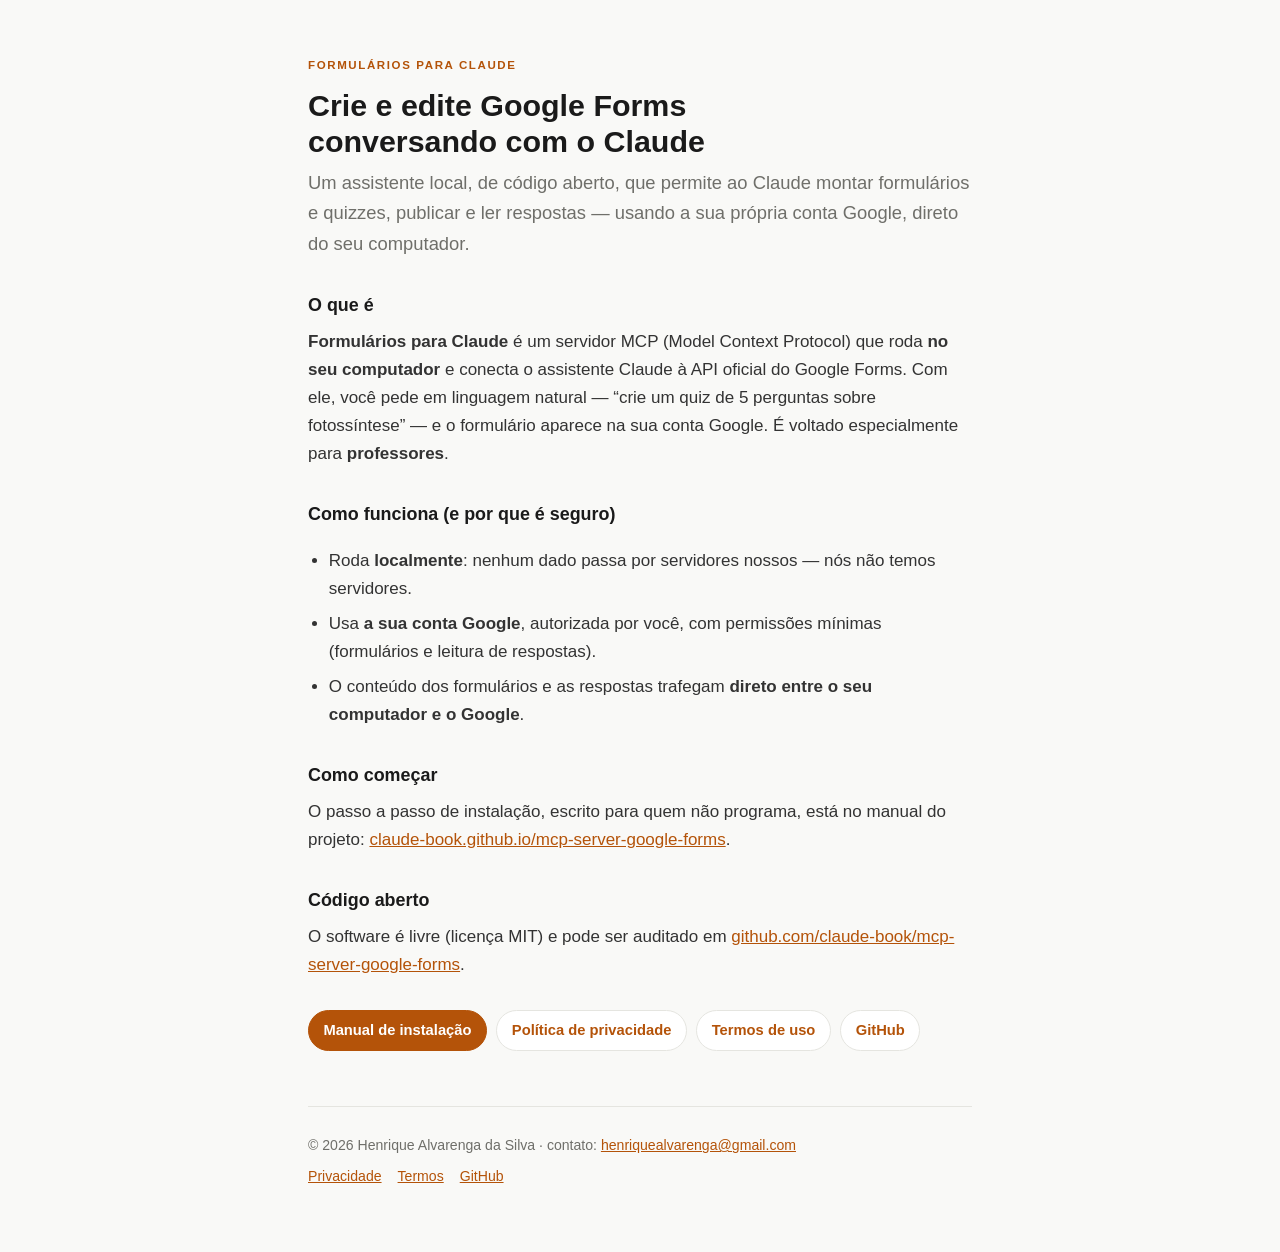
==== index.html @ bb419916 "Add files via upload adicionados paginas para privacidade, termos  do mcp do google forms" ====
<!doctype html>
<html lang="pt-BR">
<head>
<meta charset="utf-8">
<meta name="viewport" content="width=device-width, initial-scale=1">
<title>Formulários para Claude — criar e editar Google Forms conversando</title>
<link rel="stylesheet" href="styles.css">
</head>
<body>
<div class="wrap">
  <p class="eyebrow">Formulários para Claude</p>
  <h1>Crie e edite Google Forms conversando com o Claude</h1>
  <p class="lead">
    Um assistente local, de código aberto, que permite ao Claude montar formulários e quizzes,
    publicar e ler respostas — usando a sua própria conta Google, direto do seu computador.
  </p>

  <h2>O que é</h2>
  <p>
    <strong>Formulários para Claude</strong> é um servidor MCP (Model Context Protocol) que roda
    <strong>no seu computador</strong> e conecta o assistente Claude à API oficial do Google Forms.
    Com ele, você pede em linguagem natural — “crie um quiz de 5 perguntas sobre fotossíntese” — e o
    formulário aparece na sua conta Google. É voltado especialmente para <strong>professores</strong>.
  </p>

  <h2>Como funciona (e por que é seguro)</h2>
  <ul>
    <li>Roda <strong>localmente</strong>: nenhum dado passa por servidores nossos — nós não temos servidores.</li>
    <li>Usa <strong>a sua conta Google</strong>, autorizada por você, com permissões mínimas (formulários e leitura de respostas).</li>
    <li>O conteúdo dos formulários e as respostas trafegam <strong>direto entre o seu computador e o Google</strong>.</li>
  </ul>

  <h2>Como começar</h2>
  <p>
    O passo a passo de instalação, escrito para quem não programa, está no manual do projeto:
    <a href="https://claude-book.github.io/mcp-server-google-forms/">claude-book.github.io/mcp-server-google-forms</a>.
  </p>

  <h2>Código aberto</h2>
  <p>
    O software é livre (licença MIT) e pode ser auditado em
    <a href="https://github.com/claude-book/mcp-server-google-forms">github.com/claude-book/mcp-server-google-forms</a>.
  </p>

  <ul class="links">
    <li><a class="primary" href="https://claude-book.github.io/mcp-server-google-forms/">Manual de instalação</a></li>
    <li><a href="privacidade.html">Política de privacidade</a></li>
    <li><a href="termos.html">Termos de uso</a></li>
    <li><a href="https://github.com/claude-book/mcp-server-google-forms">GitHub</a></li>
  </ul>

  <footer>
    <p>© 2026 Henrique Alvarenga da Silva · contato: <a href="mailto:henriquealvarenga@gmail.com">henriquealvarenga@gmail.com</a></p>
    <nav>
      <a href="privacidade.html">Privacidade</a>
      <a href="termos.html">Termos</a>
      <a href="https://github.com/claude-book/mcp-server-google-forms">GitHub</a>
    </nav>
  </footer>
</div>
</body>
</html>
---- styles.css ----
/* Estilo compartilhado pelas páginas do app (paleta editorial clara). */
:root {
  --bg: #f9f9f7;
  --surface: #ffffff;
  --ink: #1a1a1a;
  --body: #333333;
  --muted: #6f6f6a;
  --accent: #b45309;
  --accent-dark: #92400e;
  --line: #e5e5e0;
  --code-bg: #f4efe8;
}
* { box-sizing: border-box; }
body {
  margin: 0; background: var(--bg); color: var(--body);
  font: 17px/1.65 -apple-system, BlinkMacSystemFont, "Segoe UI", Roboto, sans-serif;
}
.wrap { max-width: 44rem; margin: 0 auto; padding: 3.5rem 1.25rem 4rem; }
.eyebrow {
  text-transform: uppercase; letter-spacing: .14em; font-size: .72rem;
  color: var(--accent); font-weight: 700; margin: 0 0 .75rem;
}
h1, h2, h3 { color: var(--ink); }
h1 { font-size: 1.9rem; line-height: 1.2; margin: 0 0 .5rem; text-wrap: balance; }
.date { color: var(--muted); font-size: .9rem; margin: 0 0 1.5rem; }
h2 { font-size: 1.12rem; margin: 2rem 0 .4rem; }
p, li { margin: .45rem 0; }
.lead { font-size: 1.15rem; color: var(--muted); }
ul { padding-left: 1.3rem; }
a { color: var(--accent); }
a:hover { color: var(--accent-dark); }
a:focus-visible { outline: 2px solid var(--accent); outline-offset: 2px; border-radius: 3px; }
code {
  font: .88em ui-monospace, "SF Mono", Menlo, monospace;
  background: var(--code-bg); border: 1px solid var(--line);
  border-radius: 5px; padding: .1em .35em; overflow-wrap: anywhere;
}
.box {
  background: var(--surface); border: 1px solid var(--line);
  border-left: 3px solid var(--accent); border-radius: 10px;
  padding: .9rem 1.1rem; margin: 1rem 0;
}
.links { display: flex; flex-wrap: wrap; gap: .6rem; margin: 1.5rem 0 0; padding: 0; list-style: none; }
.links a {
  display: inline-block; padding: .45rem .9rem; border: 1px solid var(--line);
  border-radius: 999px; background: var(--surface); text-decoration: none;
  font-size: .92rem; font-weight: 600;
}
.links a.primary { background: var(--accent); border-color: var(--accent); color: #fff; }
.links a.primary:hover { background: var(--accent-dark); border-color: var(--accent-dark); }
footer { margin-top: 3rem; padding-top: 1.25rem; border-top: 1px solid var(--line); font-size: .88rem; color: var(--muted); }
footer nav { display: flex; flex-wrap: wrap; gap: 1rem; margin-top: .35rem; }
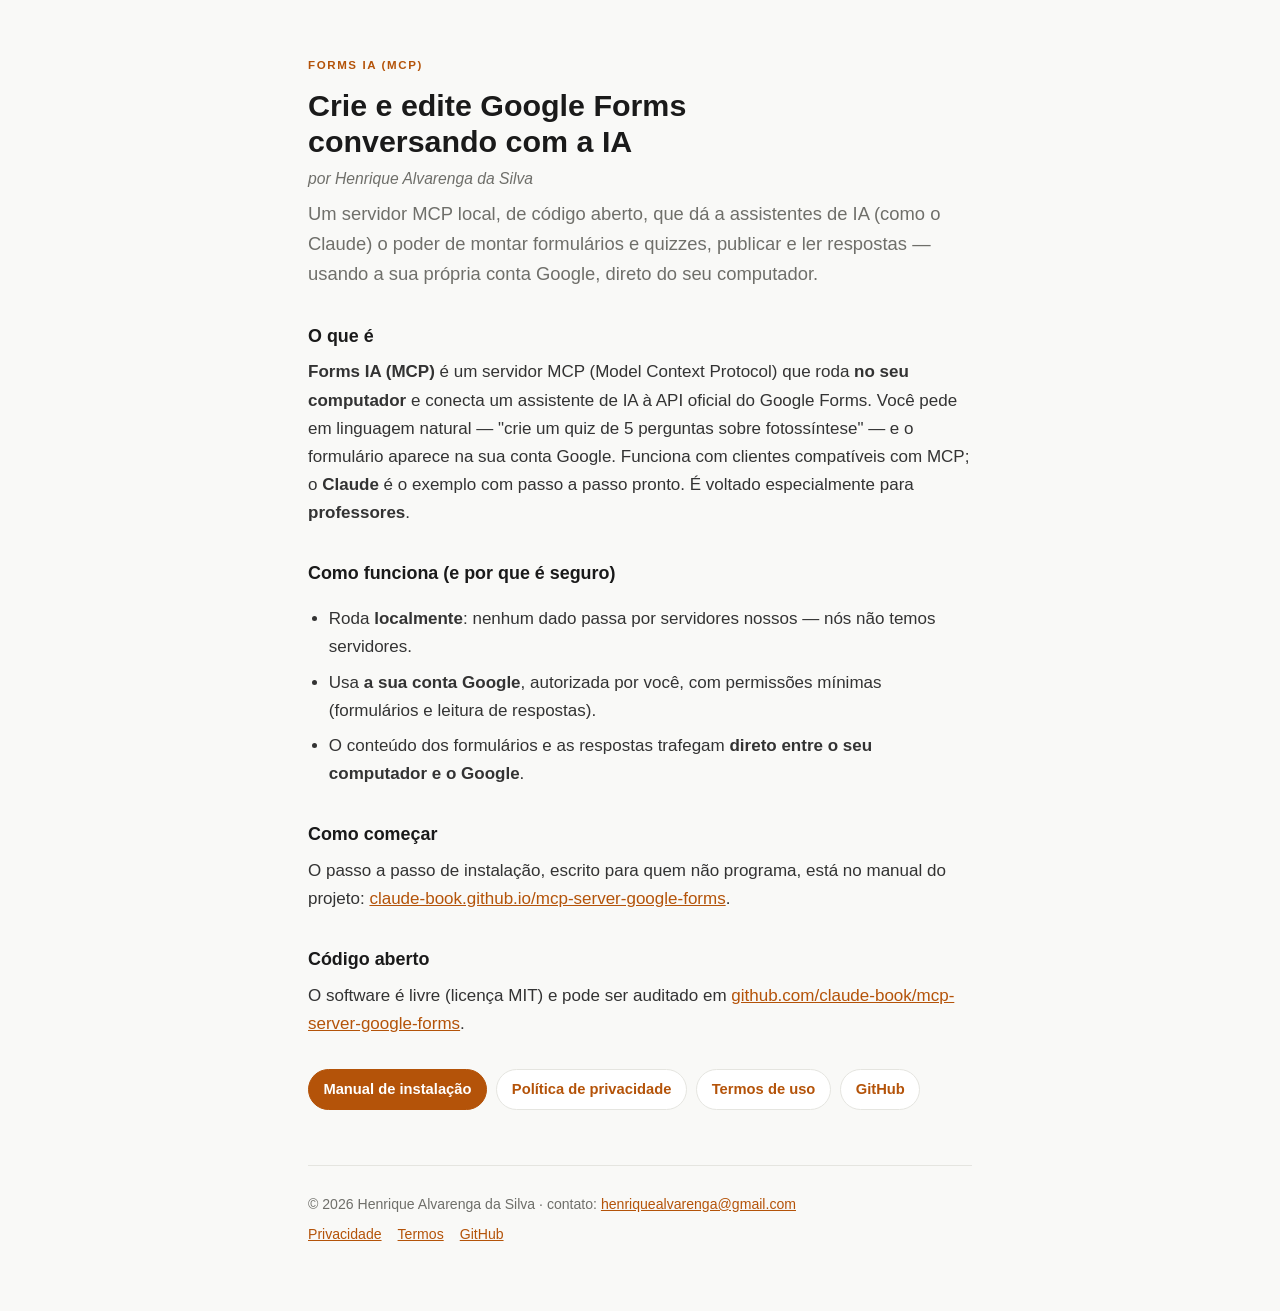
==== commit c00fe03d: "novo nome do app" ====
--- a/index.html
+++ b/index.html
@@ -3,24 +3,27 @@
 <head>
 <meta charset="utf-8">
 <meta name="viewport" content="width=device-width, initial-scale=1">
-<title>Formulários para Claude — criar e editar Google Forms conversando</title>
+<title>Forms IA (MCP) — Google Forms com assistentes de IA</title>
 <link rel="stylesheet" href="styles.css">
 </head>
 <body>
 <div class="wrap">
-  <p class="eyebrow">Formulários para Claude</p>
-  <h1>Crie e edite Google Forms conversando com o Claude</h1>
+  <p class="eyebrow">Forms IA (MCP)</p>
+  <h1>Crie e edite Google Forms conversando com a IA</h1>
+  <p class="byline">por Henrique Alvarenga da Silva</p>
   <p class="lead">
-    Um assistente local, de código aberto, que permite ao Claude montar formulários e quizzes,
-    publicar e ler respostas — usando a sua própria conta Google, direto do seu computador.
+    Um servidor MCP local, de código aberto, que dá a assistentes de IA (como o Claude) o poder
+    de montar formulários e quizzes, publicar e ler respostas — usando a sua própria conta Google,
+    direto do seu computador.
   </p>
 
   <h2>O que é</h2>
   <p>
-    <strong>Formulários para Claude</strong> é um servidor MCP (Model Context Protocol) que roda
-    <strong>no seu computador</strong> e conecta o assistente Claude à API oficial do Google Forms.
-    Com ele, você pede em linguagem natural — “crie um quiz de 5 perguntas sobre fotossíntese” — e o
-    formulário aparece na sua conta Google. É voltado especialmente para <strong>professores</strong>.
+    <strong>Forms IA (MCP)</strong> é um servidor MCP (Model Context Protocol) que roda
+    <strong>no seu computador</strong> e conecta um assistente de IA à API oficial do Google Forms.
+    Você pede em linguagem natural — "crie um quiz de 5 perguntas sobre fotossíntese" — e o
+    formulário aparece na sua conta Google. Funciona com clientes compatíveis com MCP; o
+    <strong>Claude</strong> é o exemplo com passo a passo pronto. É voltado especialmente para <strong>professores</strong>.
   </p>
 
   <h2>Como funciona (e por que é seguro)</h2>
--- a/styles.css
+++ b/styles.css
@@ -26,6 +26,7 @@
 h2 { font-size: 1.12rem; margin: 2rem 0 .4rem; }
 p, li { margin: .45rem 0; }
 .lead { font-size: 1.15rem; color: var(--muted); }
+.byline { color: var(--muted); font-style: italic; font-size: .98rem; margin: -.15rem 0 0; }
 ul { padding-left: 1.3rem; }
 a { color: var(--accent); }
 a:hover { color: var(--accent-dark); }
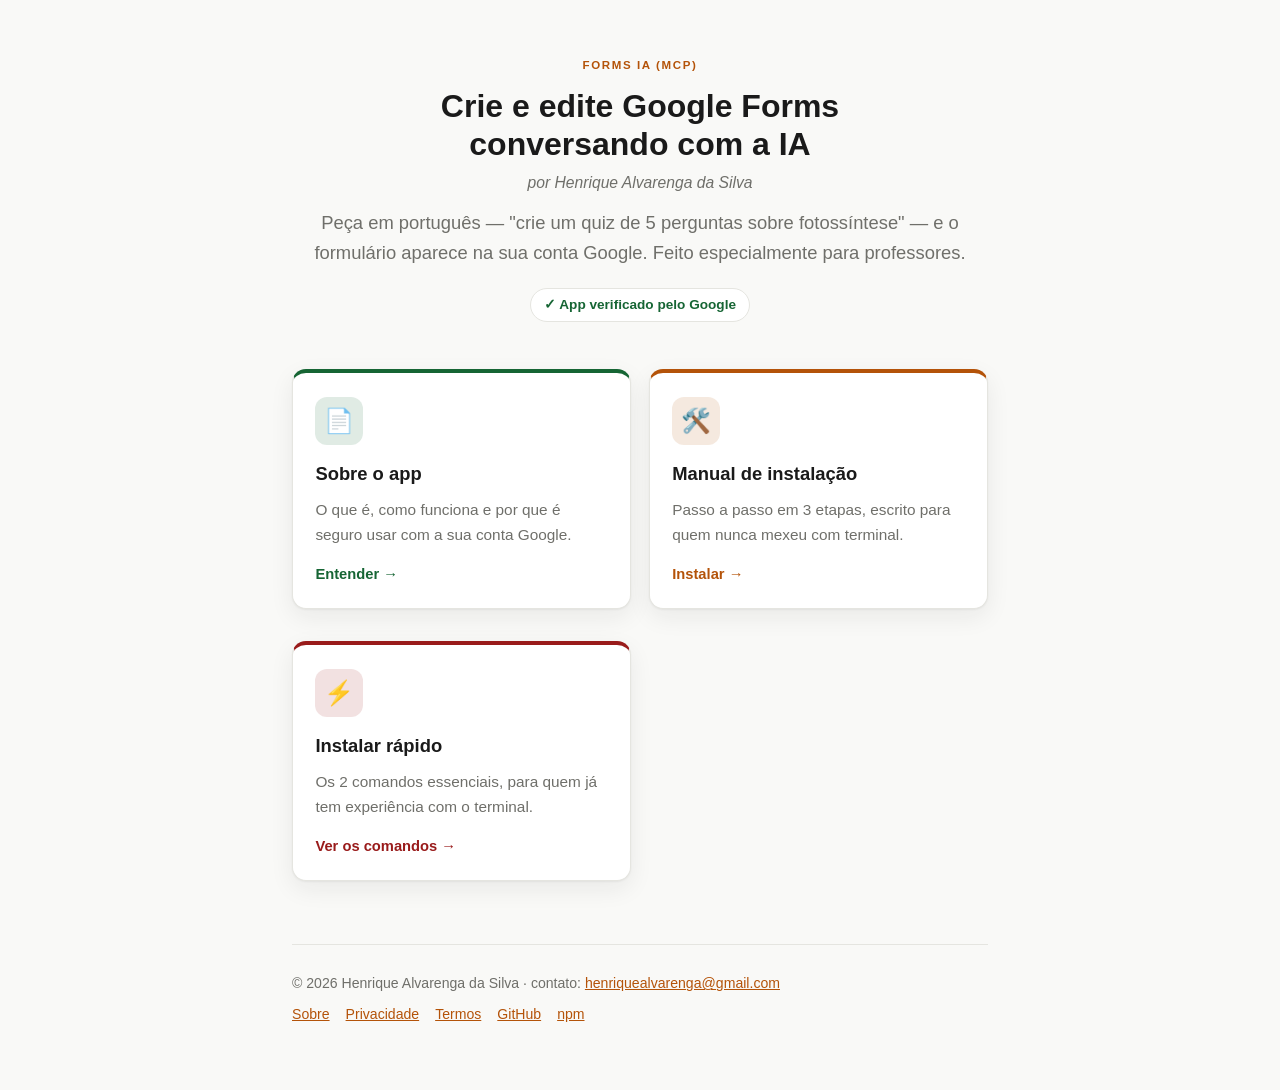
==== commit dd4fbaec: "reestilização da página reestilização da página" ====
--- a/index.html
+++ b/index.html
@@ -8,58 +8,56 @@
 </head>
 <body>
 <div class="wrap">
-  <p class="eyebrow">Forms IA (MCP)</p>
-  <h1>Crie e edite Google Forms conversando com a IA</h1>
-  <p class="byline">por Henrique Alvarenga da Silva</p>
-  <p class="lead">
-    Um servidor MCP local, de código aberto, que dá a assistentes de IA (como o Claude) o poder
-    de montar formulários e quizzes, publicar e ler respostas — usando a sua própria conta Google,
-    direto do seu computador.
-  </p>
 
-  <h2>O que é</h2>
-  <p>
-    <strong>Forms IA (MCP)</strong> é um servidor MCP (Model Context Protocol) que roda
-    <strong>no seu computador</strong> e conecta um assistente de IA à API oficial do Google Forms.
-    Você pede em linguagem natural — "crie um quiz de 5 perguntas sobre fotossíntese" — e o
-    formulário aparece na sua conta Google. Funciona com clientes compatíveis com MCP; o
-    <strong>Claude</strong> é o exemplo com passo a passo pronto. É voltado especialmente para <strong>professores</strong>.
-  </p>
+  <header class="hero">
+    <p class="eyebrow">Forms IA (MCP)</p>
+    <h1>Crie e edite Google Forms conversando com a IA</h1>
+    <p class="byline">por Henrique Alvarenga da Silva</p>
+    <p class="lead">
+      Peça em português — "crie um quiz de 5 perguntas sobre fotossíntese" — e o formulário
+      aparece na sua conta Google. Feito especialmente para professores.
+    </p>
+    <span class="badge-verified">✓ App verificado pelo Google</span>
+  </header>
 
-  <h2>Como funciona (e por que é seguro)</h2>
-  <ul>
-    <li>Roda <strong>localmente</strong>: nenhum dado passa por servidores nossos — nós não temos servidores.</li>
-    <li>Usa <strong>a sua conta Google</strong>, autorizada por você, com permissões mínimas (formulários e leitura de respostas).</li>
-    <li>O conteúdo dos formulários e as respostas trafegam <strong>direto entre o seu computador e o Google</strong>.</li>
-  </ul>
-
-  <h2>Como começar</h2>
-  <p>
-    O passo a passo de instalação, escrito para quem não programa, está no manual do projeto:
-    <a href="https://claude-book.github.io/mcp-server-google-forms/">claude-book.github.io/mcp-server-google-forms</a>.
-  </p>
-
-  <h2>Código aberto</h2>
-  <p>
-    O software é livre (licença MIT) e pode ser auditado em
-    <a href="https://github.com/claude-book/mcp-server-google-forms">github.com/claude-book/mcp-server-google-forms</a>.
-  </p>
-
-  <ul class="links">
-    <li><a class="primary" href="https://claude-book.github.io/mcp-server-google-forms/">Manual de instalação</a></li>
-    <li><a href="privacidade.html">Política de privacidade</a></li>
-    <li><a href="termos.html">Termos de uso</a></li>
-    <li><a href="https://github.com/claude-book/mcp-server-google-forms">GitHub</a></li>
+  <ul class="cards">
+    <li>
+      <a class="card card--sobre" href="sobre.html">
+        <span class="card__icon">📄</span>
+        <span class="card__title">Sobre o app</span>
+        <span class="card__desc">O que é, como funciona e por que é seguro usar com a sua conta Google.</span>
+        <span class="card__arrow">Entender →</span>
+      </a>
+    </li>
+    <li>
+      <a class="card card--manual" href="https://claude-book.github.io/mcp-server-google-forms/manual.html">
+        <span class="card__icon">🛠️</span>
+        <span class="card__title">Manual de instalação</span>
+        <span class="card__desc">Passo a passo em 3 etapas, escrito para quem nunca mexeu com terminal.</span>
+        <span class="card__arrow">Instalar →</span>
+      </a>
+    </li>
+    <li>
+      <a class="card card--rapido" href="https://claude-book.github.io/mcp-server-google-forms/rapido.html">
+        <span class="card__icon">⚡</span>
+        <span class="card__title">Instalar rápido</span>
+        <span class="card__desc">Os 2 comandos essenciais, para quem já tem experiência com o terminal.</span>
+        <span class="card__arrow">Ver os comandos →</span>
+      </a>
+    </li>
   </ul>
 
   <footer>
     <p>© 2026 Henrique Alvarenga da Silva · contato: <a href="mailto:henriquealvarenga@gmail.com">henriquealvarenga@gmail.com</a></p>
     <nav>
+      <a href="sobre.html">Sobre</a>
       <a href="privacidade.html">Privacidade</a>
       <a href="termos.html">Termos</a>
       <a href="https://github.com/claude-book/mcp-server-google-forms">GitHub</a>
+      <a href="https://www.npmjs.com/package/mcp-server-google-forms">npm</a>
     </nav>
   </footer>
+
 </div>
 </body>
 </html>
--- a/styles.css
+++ b/styles.css
@@ -1,4 +1,6 @@
-/* Estilo compartilhado pelas páginas do app (paleta editorial clara). */
+/* Estilo compartilhado pelas páginas do Forms IA (MCP).
+   Paleta editorial clara. As cores ficam nas variáveis abaixo. */
+
 :root {
   --bg: #f9f9f7;
   --surface: #ffffff;
@@ -9,24 +11,34 @@
   --accent-dark: #92400e;
   --line: #e5e5e0;
   --code-bg: #f4efe8;
+  --shadow: 0 1px 2px rgba(26, 26, 26, .05), 0 8px 24px rgba(26, 26, 26, .07);
+  --shadow-hover: 0 2px 4px rgba(26, 26, 26, .07), 0 16px 40px rgba(26, 26, 26, .13);
+
+  /* Cor de cada card */
+  --c-sobre: #166534;   /* verde   */
+  --c-manual: #b45309;  /* âmbar   */
+  --c-rapido: #991b1b;  /* vermelho */
 }
+
 * { box-sizing: border-box; }
+
 body {
   margin: 0; background: var(--bg); color: var(--body);
   font: 17px/1.65 -apple-system, BlinkMacSystemFont, "Segoe UI", Roboto, sans-serif;
 }
-.wrap { max-width: 44rem; margin: 0 auto; padding: 3.5rem 1.25rem 4rem; }
+.wrap { max-width: 46rem; margin: 0 auto; padding: 3.5rem 1.25rem 4rem; }
+
 .eyebrow {
   text-transform: uppercase; letter-spacing: .14em; font-size: .72rem;
   color: var(--accent); font-weight: 700; margin: 0 0 .75rem;
 }
 h1, h2, h3 { color: var(--ink); }
-h1 { font-size: 1.9rem; line-height: 1.2; margin: 0 0 .5rem; text-wrap: balance; }
+h1 { font-size: 2rem; line-height: 1.2; margin: 0 0 .5rem; text-wrap: balance; }
 .date { color: var(--muted); font-size: .9rem; margin: 0 0 1.5rem; }
 h2 { font-size: 1.12rem; margin: 2rem 0 .4rem; }
 p, li { margin: .45rem 0; }
 .lead { font-size: 1.15rem; color: var(--muted); }
-.byline { color: var(--muted); font-style: italic; font-size: .98rem; margin: -.15rem 0 0; }
+.byline { color: var(--muted); font-style: italic; font-size: .98rem; margin: -.1rem 0 .75rem; }
 ul { padding-left: 1.3rem; }
 a { color: var(--accent); }
 a:hover { color: var(--accent-dark); }
@@ -41,6 +53,65 @@
   border-left: 3px solid var(--accent); border-radius: 10px;
   padding: .9rem 1.1rem; margin: 1rem 0;
 }
+
+/* ---- Home: hero ---- */
+.hero { text-align: center; }
+.hero .lead, .hero .byline { margin-left: auto; margin-right: auto; }
+.badge-verified {
+  display: inline-block; margin-top: .75rem; padding: .3rem .8rem;
+  border: 1px solid var(--line); border-radius: 999px; background: var(--surface);
+  font-size: .85rem; font-weight: 600; color: var(--c-sobre);
+}
+
+/* ---- Cards ---- */
+.cards {
+  list-style: none; padding: 0; margin: 2.5rem 0 0;
+  display: grid; gap: 1.1rem;
+  grid-template-columns: repeat(auto-fit, minmax(15rem, 1fr));
+}
+.card {
+  display: flex; flex-direction: column; gap: .5rem;
+  padding: 1.5rem 1.4rem 1.35rem;
+  background: var(--surface);
+  border: 1px solid var(--line);
+  border-top: 4px solid var(--card, var(--accent));
+  border-radius: 14px;
+  text-decoration: none; color: inherit;
+  box-shadow: var(--shadow);
+  transition: transform .18s ease, box-shadow .18s ease;
+}
+.card:hover, .card:focus-visible {
+  transform: translateY(-4px);
+  box-shadow: var(--shadow-hover);
+  outline: none;
+}
+.card__icon {
+  display: inline-flex; align-items: center; justify-content: center;
+  width: 3rem; height: 3rem; border-radius: 12px;
+  font-size: 1.5rem; margin-bottom: .35rem;
+  background: color-mix(in srgb, var(--card, var(--accent)) 13%, transparent);
+}
+.card__title { font-size: 1.15rem; font-weight: 700; color: var(--ink); }
+.card__desc { color: var(--muted); font-size: .96rem; flex: 1; }
+.card__arrow { margin-top: .4rem; font-weight: 700; font-size: .92rem; color: var(--card, var(--accent)); }
+.card:hover .card__arrow { text-decoration: underline; }
+.card--sobre  { --card: var(--c-sobre); }
+.card--manual { --card: var(--c-manual); }
+.card--rapido { --card: var(--c-rapido); }
+@supports not (background: color-mix(in srgb, red 10%, transparent)) {
+  .card__icon { background: var(--bg); }
+}
+
+/* ---- Botão de voltar (páginas internas) ---- */
+.back {
+  display: inline-flex; align-items: center; gap: .4rem;
+  text-decoration: none; font-weight: 600; font-size: .92rem;
+  color: var(--muted); margin-bottom: 1.5rem;
+}
+.back:hover { color: var(--accent); }
+.page-accent h1 { border-left: 5px solid var(--page, var(--accent)); padding-left: .7rem; }
+
+/* ---- Links em pílula ---- */
 .links { display: flex; flex-wrap: wrap; gap: .6rem; margin: 1.5rem 0 0; padding: 0; list-style: none; }
 .links a {
   display: inline-block; padding: .45rem .9rem; border: 1px solid var(--line);
@@ -49,5 +120,10 @@
 }
 .links a.primary { background: var(--accent); border-color: var(--accent); color: #fff; }
 .links a.primary:hover { background: var(--accent-dark); border-color: var(--accent-dark); }
-footer { margin-top: 3rem; padding-top: 1.25rem; border-top: 1px solid var(--line); font-size: .88rem; color: var(--muted); }
+
+/* ---- Rodapé ---- */
+footer {
+  margin-top: 3.5rem; padding-top: 1.25rem; border-top: 1px solid var(--line);
+  font-size: .88rem; color: var(--muted);
+}
 footer nav { display: flex; flex-wrap: wrap; gap: 1rem; margin-top: .35rem; }
